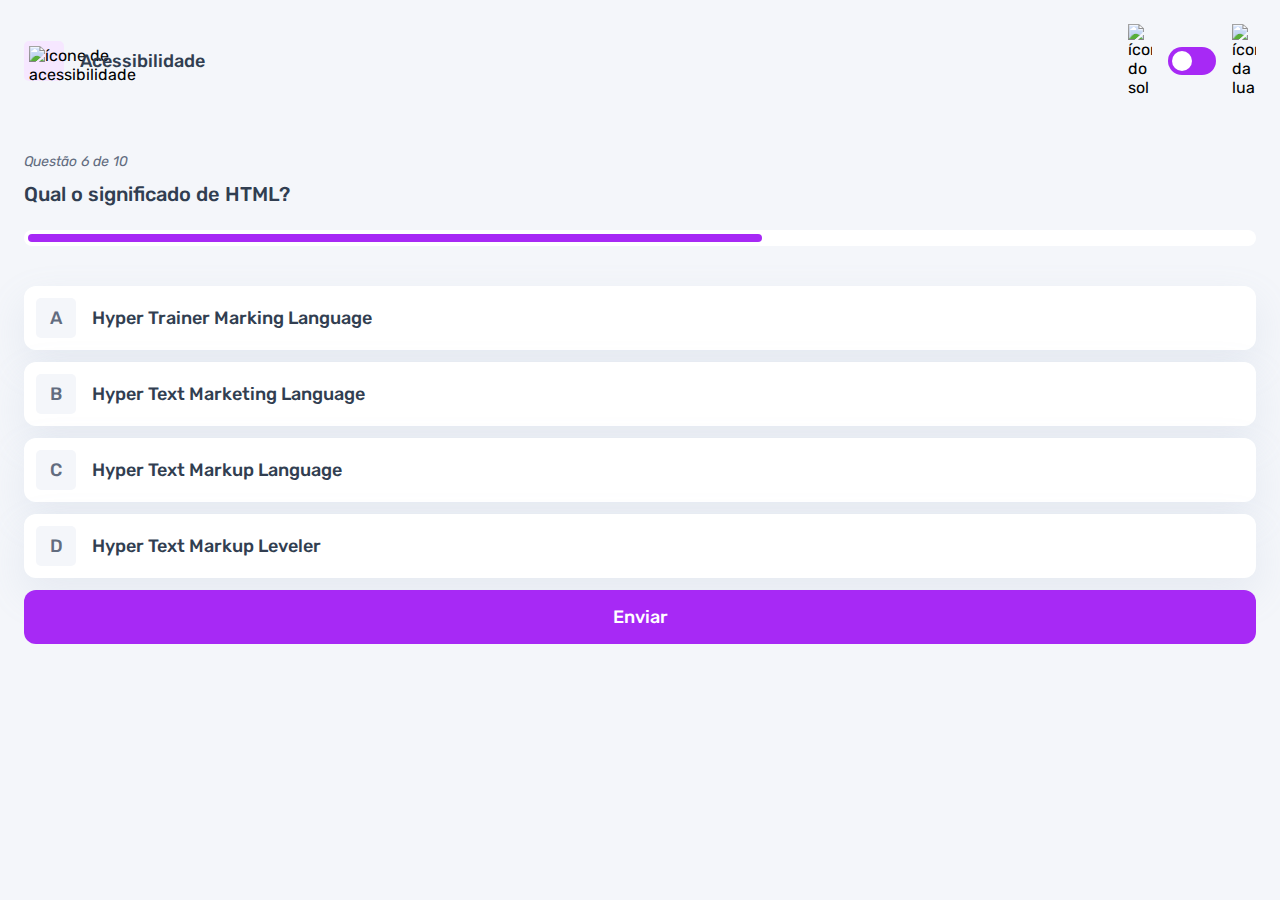
==== pages/quiz/quiz.html @ 4ea10d26 "add o efeito de seleção das alternativas" ====
<!DOCTYPE html>
<html lang="en">
<head>
    <meta charset="UTF-8">
    <meta name="viewport" content="width=device-width, initial-scale=1.0">
    <link rel="preconnect" href="https://fonts.googleapis.com">
    <link rel="preconnect" href="https://fonts.gstatic.com" crossorigin>
    <link href="https://fonts.googleapis.com/css2?family=Rubik:ital,wght@0,300..900;1,300..900&display=swap" rel="stylesheet">
    <link rel="stylesheet" href="quiz.css">
    <title>Quiz App</title>
</head>
<body>
    <header>
        <div class="assunto">
            <div class="assunto_icone">
                <img src="../../assets/images/icon-accessibility.svg" alt="ícone de acessibilidade">
            </div>

            <h1>Acessibilidade</h1>
        </div>

        <div class="tema">
            <img src="../../assets/images/icon-sun-dark.svg" alt="ícone do sol">
            <button>
                <div></div>
            </button>
            <img src="../../assets/images/icon-moon-dark.svg" alt="ícone da lua">
        </div>
    </header>

    <main>
        <section class="pergunta">
            <p>Questão 6 de 10</p>

            <h2>Qual o significado de HTML?</h2>

            <div class="barra_progresso">
                <div></div>
            </div>
        </section>

        <section class="alternativas">
            <form action="">
                <label for="alternativa_a">
                    <input type="radio" id="alternativa_a" name="alternativa">

                    <div>
                        <span>A</span>
                        Hyper Trainer Marking Language
                    </div>
                </label>

                <label for="alternativa_b">
                    <input type="radio" id="alternativa_b" name="alternativa">

                    <div>
                        <span>B</span>
                        Hyper Text Marketing Language
                    </div>
                </label>

                <label for="alternativa_c">
                    <input type="radio" id="alternativa_c" name="alternativa">

                    <div>
                        <span>C</span>
                        Hyper Text Markup Language
                    </div>
                </label>

                <label for="alternativa_d">
                    <input type="radio" id="alternativa_d" name="alternativa">

                    <div>
                        <span>D</span>
                        Hyper Text Markup Leveler
                    </div>
                </label>
            </form>

            <button>Enviar</button>
        </section>
    </main>

</body>
</html>
---- pages/quiz/quiz.css ----
* {
    margin: 0;
    padding: 0;
    box-sizing: border-box;
    font-family: "Rubik", sans-serif;  

}

:root {
    --bg-color: #f4f6fa;
    --purple: #a729f5;
    --primary-text-color: #313e51;
    --secondary-text-color: #626c7f;
    --button-bg: #fff;
    --shadow: 0px 16px 40px 0px rgba(143, 160, 193, 0.14);
    --bg-html: #fff1e9;
    --bg-css: #e0fdef;
    --bg-javascript: #ebf0ff;
    --bg-acessibilidade: #f6e7ff;
    --white: #fff;
    --green: #26d782;
    --red: #ee5454;
    --bg-mobile: url(../../assets/images/pattern-background-mobile-light.svg);
    --bg-desktop: url(../../assets/images/pattern-background-desktop-light.svg);
}

body.escuro {
    --bg-color: #313e51;
    --bg-mobile: url(../../assets/images/pattern-background-mobile-dark.svg);
    --bg-desktop: url(../../assets/images/pattern-background-desktop-dark.svg);
    --primary-text-color: #fff;
    --secondary-text-color: #abc1e1;
    --button-bg: #3b4d66;
    --shadow: 0px 16px 40px 0px rgba(49, 62, 81, 0.14);
}

body {
    height: 100svh;
    background: var(--bg-mobile) var(--bg-color);
    background-repeat: no-repeat;
    background-size: cover;
}

header {
    display: flex;
    justify-content: space-between;
    padding: 16px 24px;
}

.assunto {
    display: flex; 
    align-items: center;
    gap: 16px;
}

.assunto_icone {
    background: var(--bg-acessibilidade);
    width: 40px;
    height: 40px;
    padding: 5px;
    border-radius: 5px;
}

.assunto_icone img {
    width: 100%;
}

.assunto h1 {
    font-size: 18px;
    font-weight: 500;
    color: var(--primary-text-color);
}

.tema {
    padding: 8px 0;
    display: flex;
    align-items: center;
    gap: 8px;
}

.tema img {
    width: 16px;
}

.tema button {
    height: 20px;
    width: 32px;
    background: var(--purple);
    border: 0;
    border-radius: 999px;
    padding: 4px;
}

.tema button div {
    background: var(--white);
    width: 12px;
    height: 12px;
    border-radius: 999px;
}

main {
    padding: 32px 24px;
}

.pergunta {
    margin-bottom: 40px;
}

.pergunta p {
    font-style: italic;
    font-size: 14px;
    color: var(--secondary-text-color);
    margin-bottom: 12px;
}

.pergunta h2 {
    font-size: 20px;
    font-weight: 500;
    color: var(--primary-text-color);
    line-height: 24px;
    margin-bottom: 24px;
}

.barra_progresso {
    background: var(--button-bg);
    height: 16px;
    padding: 4px;
    border-radius: 999px;
}

.barra_progresso div {
    height: 100%;
    width: 60%;
    background: var(--purple);
    border-radius: 999px;
}

.alternativas form {
    display: flex;
    flex-direction: column;
    gap: 12px;
    margin-bottom: 12px;
}

.alternativas label {
    display: block;
    background: var(--button-bg);
    padding: 12px;
    font-size: 18px;
    font-weight: 500;
    border-radius: 12px;
    box-shadow: var(--shadow);
    color: var(--primary-text-color);
}

.alternativas label:has(input:checked) {
    outline: 3px solid var(--purple);

    & span {
        background: var(--purple);
        
    }
}

.alternativas input {
    display: none;
}

.alternativas div {
    display: flex;
    align-items: center;
    gap: 16px;
}

.alternativas div span {
    display: block;
    width: 40px;
    height:40px;
    background: var(--bg-color);
    border-radius: 5px;
    color: var(--secondary-text-color);

    display: flex;
    align-items: center;
    justify-content: center;
    flex-shrink: 0;
}

.alternativas button {
    padding: 16px;
    border: none;
    border-radius: 12px;
    background: var(--purple);
    color: var(--white);
    width: 100%;

    font-size: 18px;
    font-weight: 500;
}
 
@media(min-width: 1100px) {
    .tema {
        gap: 16px;
    }

    .tema img {
        width: 24px;
    }

    .tema button {
        width: 48px;
        height: 28px;
    }

    .tema button div {
        width: 20px;
        height: 20px;
    }

}
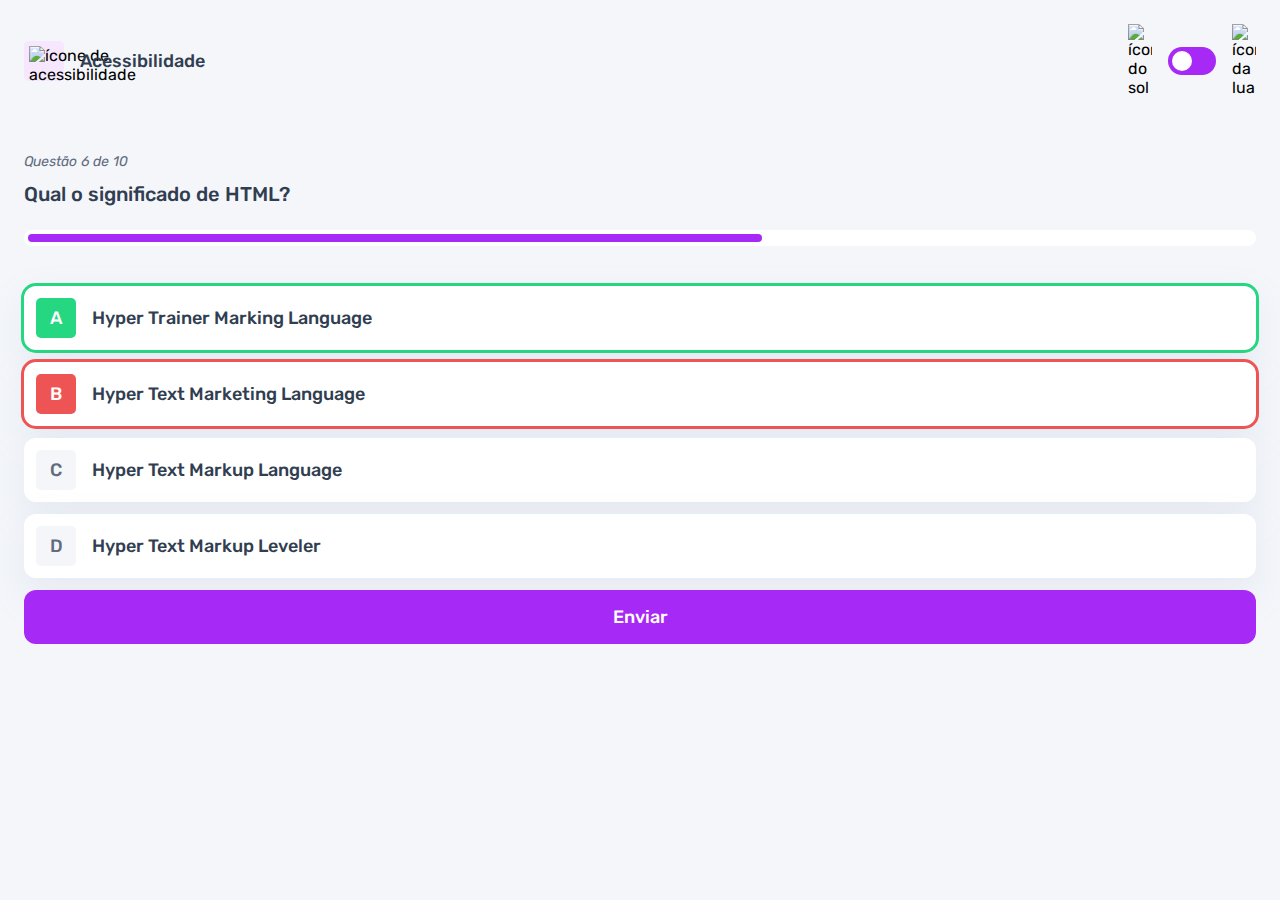
==== commit 3c6657d1: "add o efeito parra alternativa correta e errada" ====
--- a/pages/quiz/quiz.html
+++ b/pages/quiz/quiz.html
@@ -41,7 +41,7 @@
 
         <section class="alternativas">
             <form action="">
-                <label for="alternativa_a">
+                <label for="alternativa_a" id="correta">
                     <input type="radio" id="alternativa_a" name="alternativa">
 
                     <div>
@@ -50,7 +50,7 @@
                     </div>
                 </label>
 
-                <label for="alternativa_b">
+                <label for="alternativa_b" id="errada">
                     <input type="radio" id="alternativa_b" name="alternativa">
 
                     <div>
--- a/pages/quiz/quiz.css
+++ b/pages/quiz/quiz.css
@@ -162,6 +162,24 @@
     }
 }
 
+.alternativas label#correta {
+    outline:  3px solid var(--green);
+
+    & span {
+        background: var(--green);
+        color: var(--white);
+    }
+}
+
+.alternativas label#errada {
+    outline: 3px solid var(--red);
+
+    & span {
+        background: var(--red);
+        color: var(--white);
+    }
+}
+
 .alternativas input {
     display: none;
 }
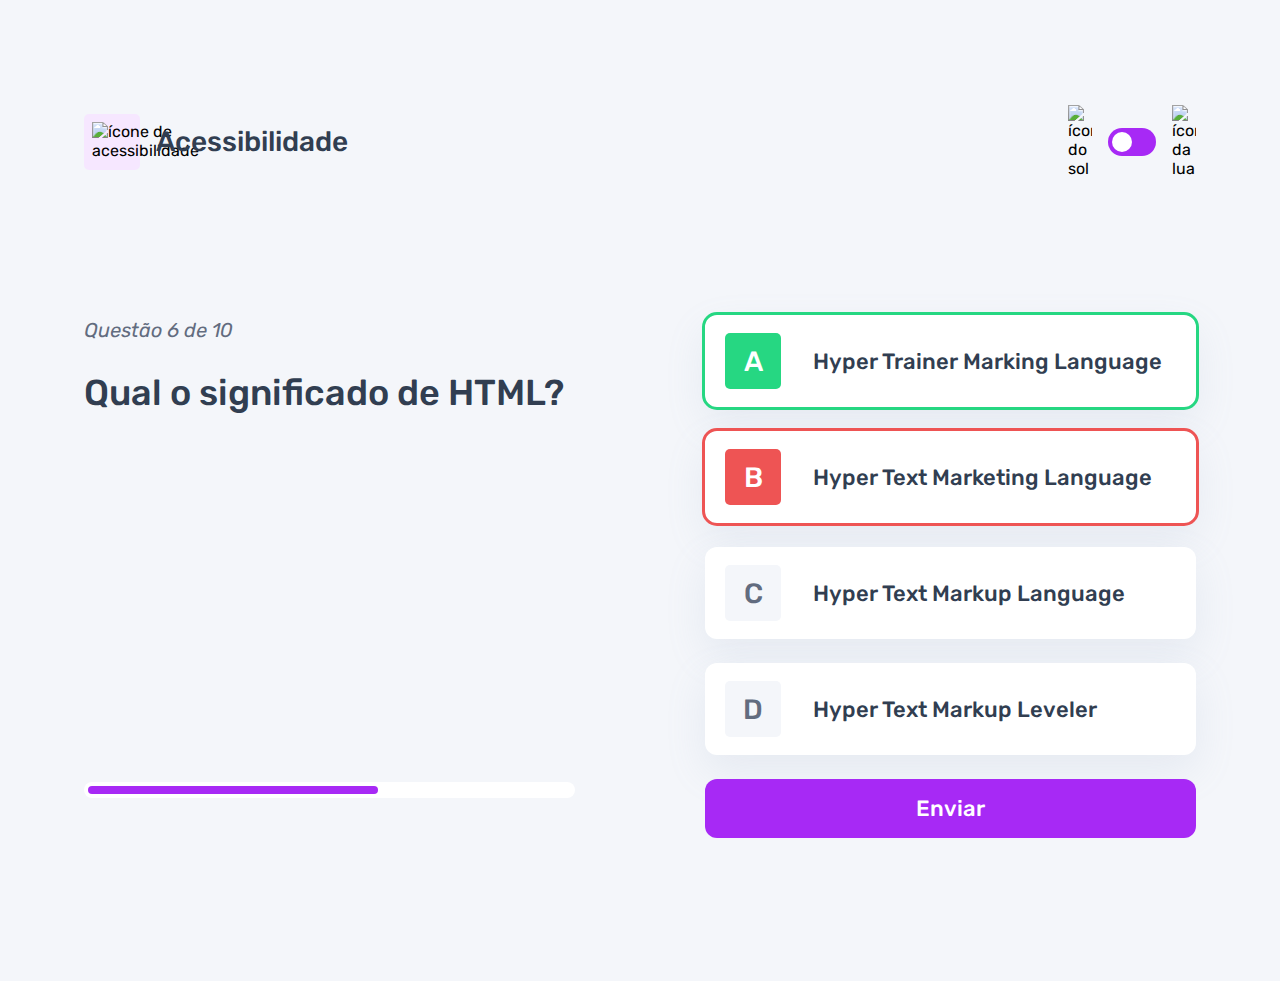
==== commit 68a21f4d: "add a responsividade do desktop" ====
--- a/pages/quiz/quiz.html
+++ b/pages/quiz/quiz.html
@@ -30,10 +30,11 @@
 
     <main>
         <section class="pergunta">
-            <p>Questão 6 de 10</p>
+            <div>
+                <p>Questão 6 de 10</p>
 
-            <h2>Qual o significado de HTML?</h2>
-
+                <h2>Qual o significado de HTML?</h2>    
+            </div>
             <div class="barra_progresso">
                 <div></div>
             </div>
--- a/pages/quiz/quiz.css
+++ b/pages/quiz/quiz.css
@@ -217,6 +217,22 @@
 }
  
 @media(min-width: 1100px) {
+    header {
+        margin-block: 81px;
+        max-width: 1160px;
+        margin-inline: auto;
+    }
+
+    .assunto_icone {
+        width: 56px;
+        height: 56px;
+        padding: 8px;
+    }
+
+    .assunto h1 {
+        font-size: 28px;
+    }
+
     .tema {
         gap: 16px;
     }
@@ -235,4 +251,56 @@
         height: 20px;
     }
 
-}
+    main {
+        max-width: 1160px;
+        margin-inline: auto;
+
+        display: flex;
+        gap: 130px;
+    }
+
+    section {
+        width: 100%;
+    }
+
+    .pergunta {
+        display: flex;
+        flex-direction: column;
+        justify-content: space-between;
+    }
+
+    .pergunta p {
+        font-size: 20px;
+        line-height: 30px;
+        margin-bottom: 27px;
+    }
+
+    .pergunta h2 {
+        font-size: 36px;
+        line-height: 42px;
+    }
+
+    .alternativas form {
+        gap: 24px;
+        margin-bottom: 24px;
+    }
+
+    .alternativas label {
+        font-size: 22px;
+        padding: 18px 20px;
+    }
+    
+    .alternativas div {
+        gap: 32px;
+    }
+
+    .alternativas div span {
+        width: 56px;
+        height: 56px;
+        font-size: 28px;
+    }
+
+    .alternativas button {
+        font-size: 22px;
+    }
+}
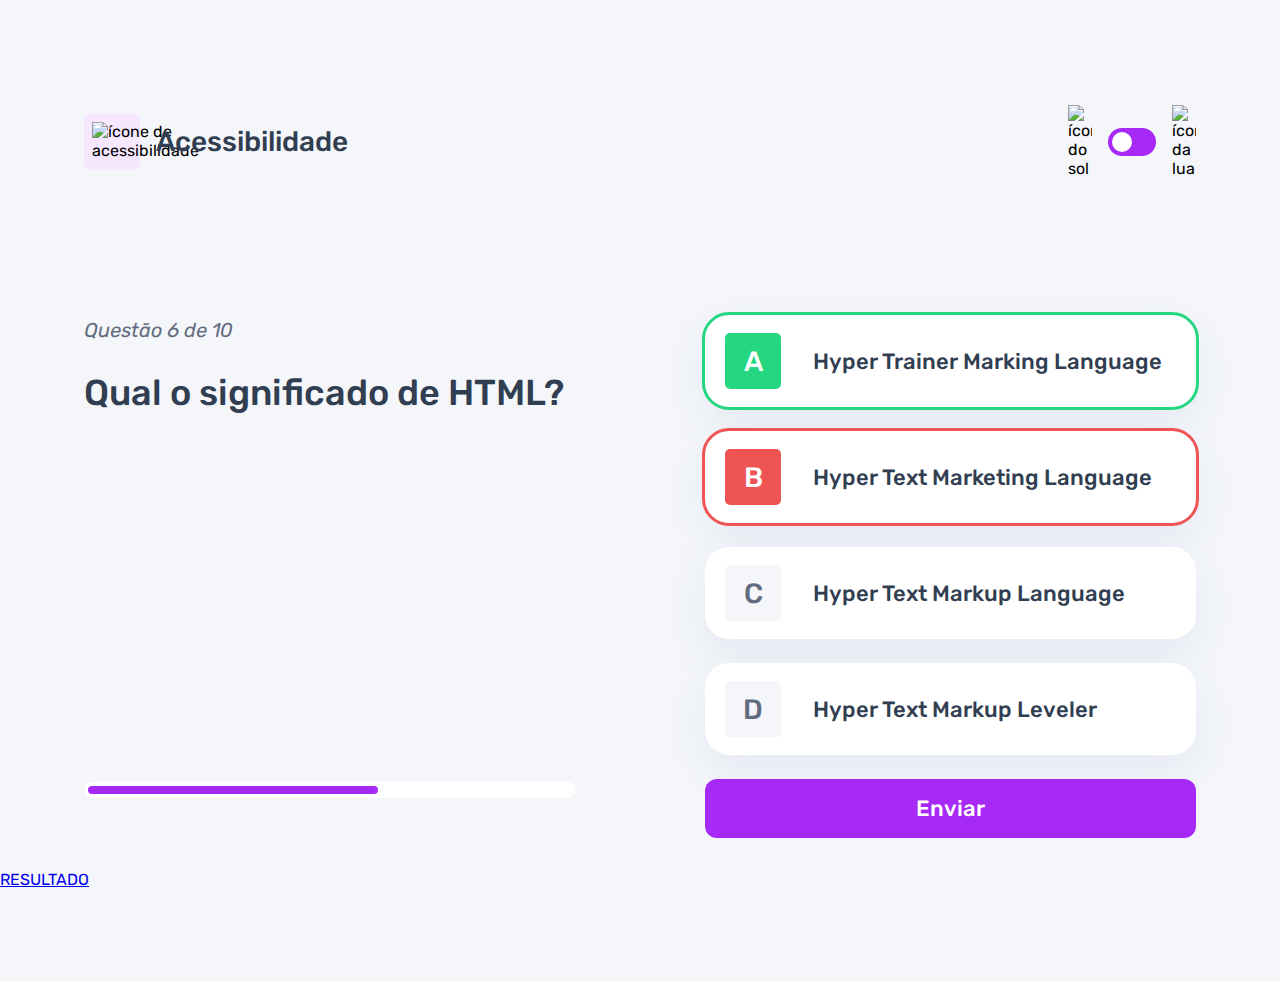
==== commit fae90729: "add do header no resultado.html" ====
--- a/pages/quiz/quiz.html
+++ b/pages/quiz/quiz.html
@@ -83,5 +83,6 @@
         </section>
     </main>
 
+    <a href="../resultado/resultado.html">RESULTADO</a>
 </body>
 </html>--- a/pages/quiz/quiz.css
+++ b/pages/quiz/quiz.css
@@ -8,7 +8,10 @@
 
 :root {
     --bg-color: #f4f6fa;
+    --bg-span: #f4f6fa;
+    --color-span: #626c7f;
     --purple: #a729f5;
+    --purple-hover: rgba(167, 41, 245, 0.7);
     --primary-text-color: #313e51;
     --secondary-text-color: #626c7f;
     --button-bg: #fff;
@@ -26,6 +29,7 @@
 
 body.escuro {
     --bg-color: #313e51;
+    --color-span: #313e51;
     --bg-mobile: url(../../assets/images/pattern-background-mobile-dark.svg);
     --bg-desktop: url(../../assets/images/pattern-background-desktop-dark.svg);
     --primary-text-color: #fff;
@@ -151,6 +155,14 @@
     border-radius: 12px;
     box-shadow: var(--shadow);
     color: var(--primary-text-color);
+    cursor: pointer;
+}
+
+.alternativas label:hover {
+    & span {
+        background: var(--bg-acessibilidade);
+        color: var(--purple);
+    }
 }
 
 .alternativas label:has(input:checked) {
@@ -194,9 +206,9 @@
     display: block;
     width: 40px;
     height:40px;
-    background: var(--bg-color);
+    background: var(--bg-span);
     border-radius: 5px;
-    color: var(--secondary-text-color);
+    color: var(--color-span);
 
     display: flex;
     align-items: center;
@@ -214,9 +226,21 @@
 
     font-size: 18px;
     font-weight: 500;
+    transition: background 0.3s;
+}
+
+.alternativas button:hover {
+    background: var(--purple-hover);
+    cursor: pointer;
 }
  
 @media(min-width: 1100px) {
+    body {
+        background: var(--bg-desktop) var(--bg-color);
+        background-size: cover;
+        background-repeat: no-repeat;
+    }
+
     header {
         margin-block: 81px;
         max-width: 1160px;
@@ -288,6 +312,7 @@
     .alternativas label {
         font-size: 22px;
         padding: 18px 20px;
+        border-radius: 24px;
     }
     
     .alternativas div {
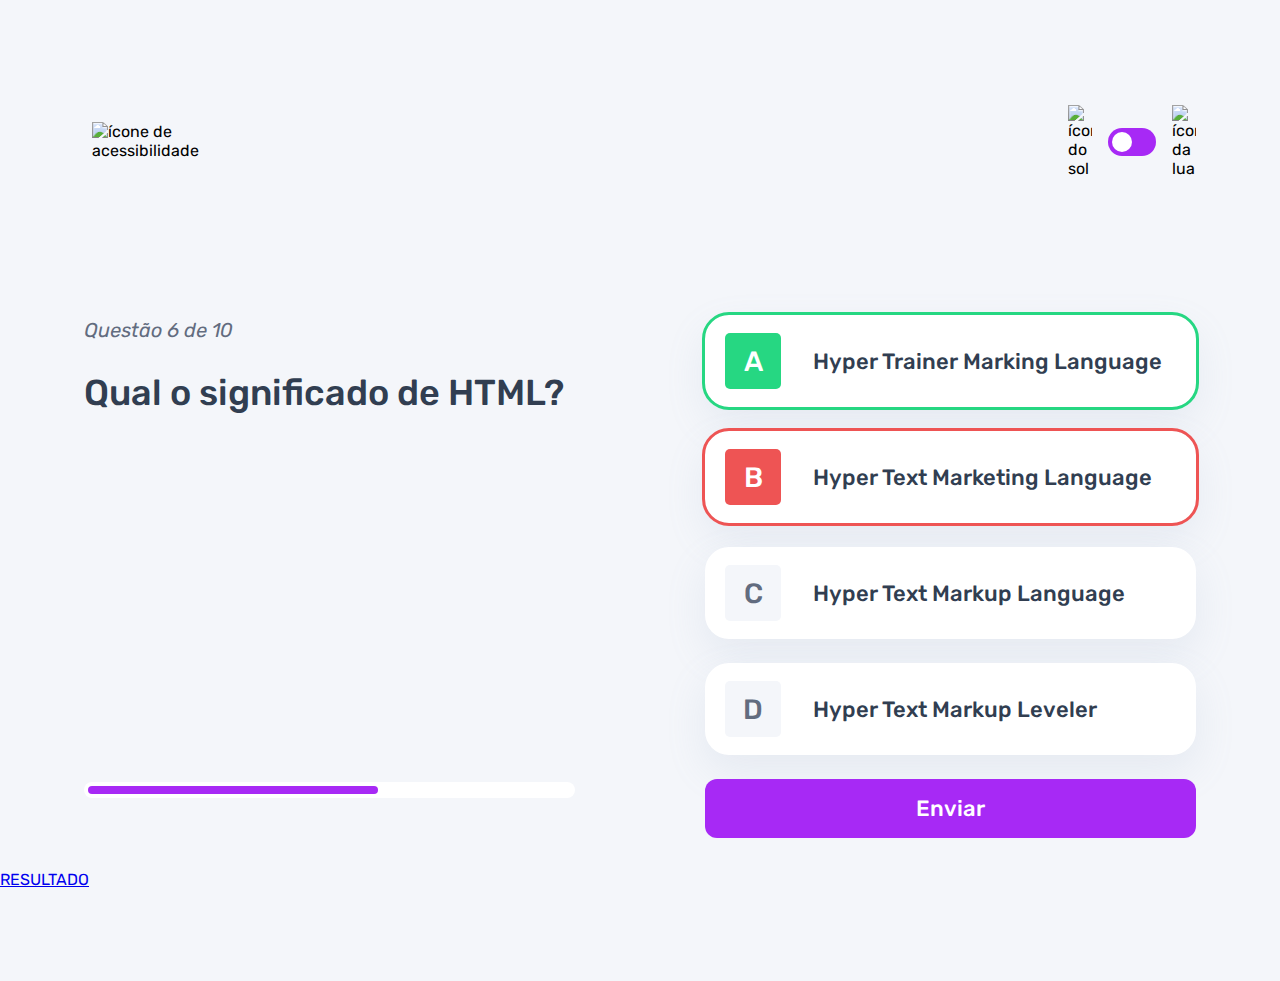
==== commit cb7e78da: "alteração dinamica do assunto da pág" ====
--- a/pages/quiz/quiz.html
+++ b/pages/quiz/quiz.html
@@ -7,16 +7,17 @@
     <link rel="preconnect" href="https://fonts.gstatic.com" crossorigin>
     <link href="https://fonts.googleapis.com/css2?family=Rubik:ital,wght@0,300..900;1,300..900&display=swap" rel="stylesheet">
     <link rel="stylesheet" href="quiz.css">
+    <script src="./quiz.js" type="module" defer></script>
     <title>Quiz App</title>
 </head>
 <body>
     <header>
         <div class="assunto">
             <div class="assunto_icone">
-                <img src="../../assets/images/icon-accessibility.svg" alt="ícone de acessibilidade">
+                <img src="" alt="ícone de acessibilidade">
             </div>
 
-            <h1>Acessibilidade</h1>
+            <h1></h1>
         </div>
 
         <div class="tema">
--- a/pages/quiz/quiz.css
+++ b/pages/quiz/quiz.css
@@ -58,12 +58,28 @@
 }
 
 .assunto_icone {
-    background: var(--bg-acessibilidade);
     width: 40px;
     height: 40px;
     padding: 5px;
     border-radius: 5px;
 }
+
+.assunto_icone.html {
+    background: var(--bg-html);
+}
+
+.assunto_icone.css {
+    background: var(--bg-css);
+}
+
+.assunto_icone.javascript {
+    background: var(--bg-javascript);
+}
+
+.assunto_icone.acessibilidade {
+    background: var(--bg-acessibilidade);
+}
+
 
 .assunto_icone img {
     width: 100%;
@@ -93,6 +109,8 @@
     border: 0;
     border-radius: 999px;
     padding: 4px;
+    display: flex;
+    cursor: pointer;
 }
 
 .tema button div {
@@ -170,7 +188,7 @@
 
     & span {
         background: var(--purple);
-        
+        color: var(--white);
     }
 }
 
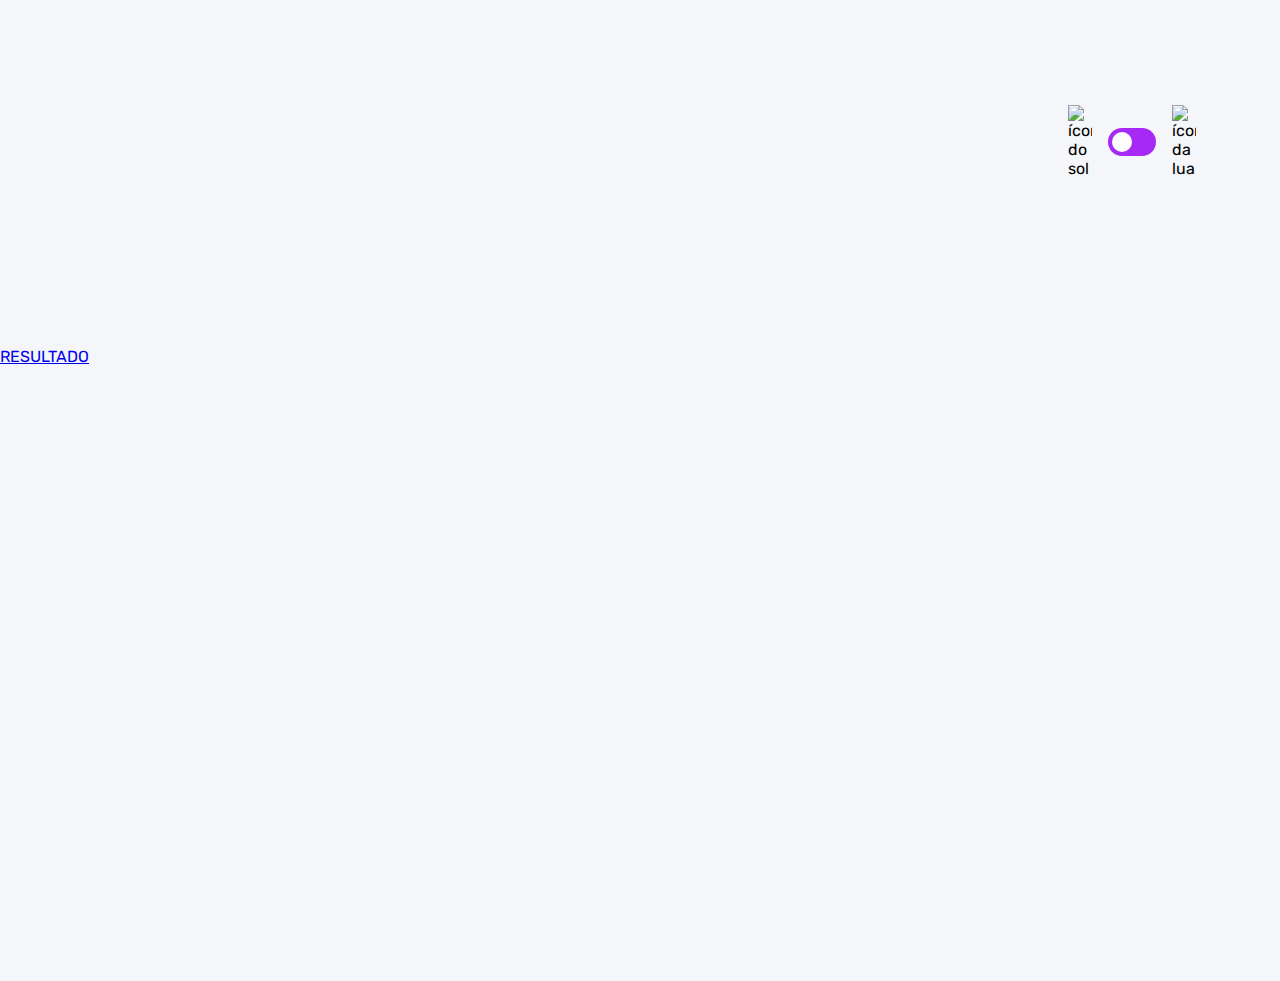
==== commit 2c7faf79: "add as funções de buscar e montar as perguntas" ====
--- a/pages/quiz/quiz.html
+++ b/pages/quiz/quiz.html
@@ -14,7 +14,7 @@
     <header>
         <div class="assunto">
             <div class="assunto_icone">
-                <img src="" alt="ícone de acessibilidade">
+                <img src="" alt="">
             </div>
 
             <h1></h1>
@@ -30,58 +30,7 @@
     </header>
 
     <main>
-        <section class="pergunta">
-            <div>
-                <p>Questão 6 de 10</p>
 
-                <h2>Qual o significado de HTML?</h2>    
-            </div>
-            <div class="barra_progresso">
-                <div></div>
-            </div>
-        </section>
-
-        <section class="alternativas">
-            <form action="">
-                <label for="alternativa_a" id="correta">
-                    <input type="radio" id="alternativa_a" name="alternativa">
-
-                    <div>
-                        <span>A</span>
-                        Hyper Trainer Marking Language
-                    </div>
-                </label>
-
-                <label for="alternativa_b" id="errada">
-                    <input type="radio" id="alternativa_b" name="alternativa">
-
-                    <div>
-                        <span>B</span>
-                        Hyper Text Marketing Language
-                    </div>
-                </label>
-
-                <label for="alternativa_c">
-                    <input type="radio" id="alternativa_c" name="alternativa">
-
-                    <div>
-                        <span>C</span>
-                        Hyper Text Markup Language
-                    </div>
-                </label>
-
-                <label for="alternativa_d">
-                    <input type="radio" id="alternativa_d" name="alternativa">
-
-                    <div>
-                        <span>D</span>
-                        Hyper Text Markup Leveler
-                    </div>
-                </label>
-            </form>
-
-            <button>Enviar</button>
-        </section>
     </main>
 
     <a href="../resultado/resultado.html">RESULTADO</a>
--- a/pages/quiz/quiz.css
+++ b/pages/quiz/quiz.css
@@ -152,7 +152,6 @@
 
 .barra_progresso div {
     height: 100%;
-    width: 60%;
     background: var(--purple);
     border-radius: 999px;
 }
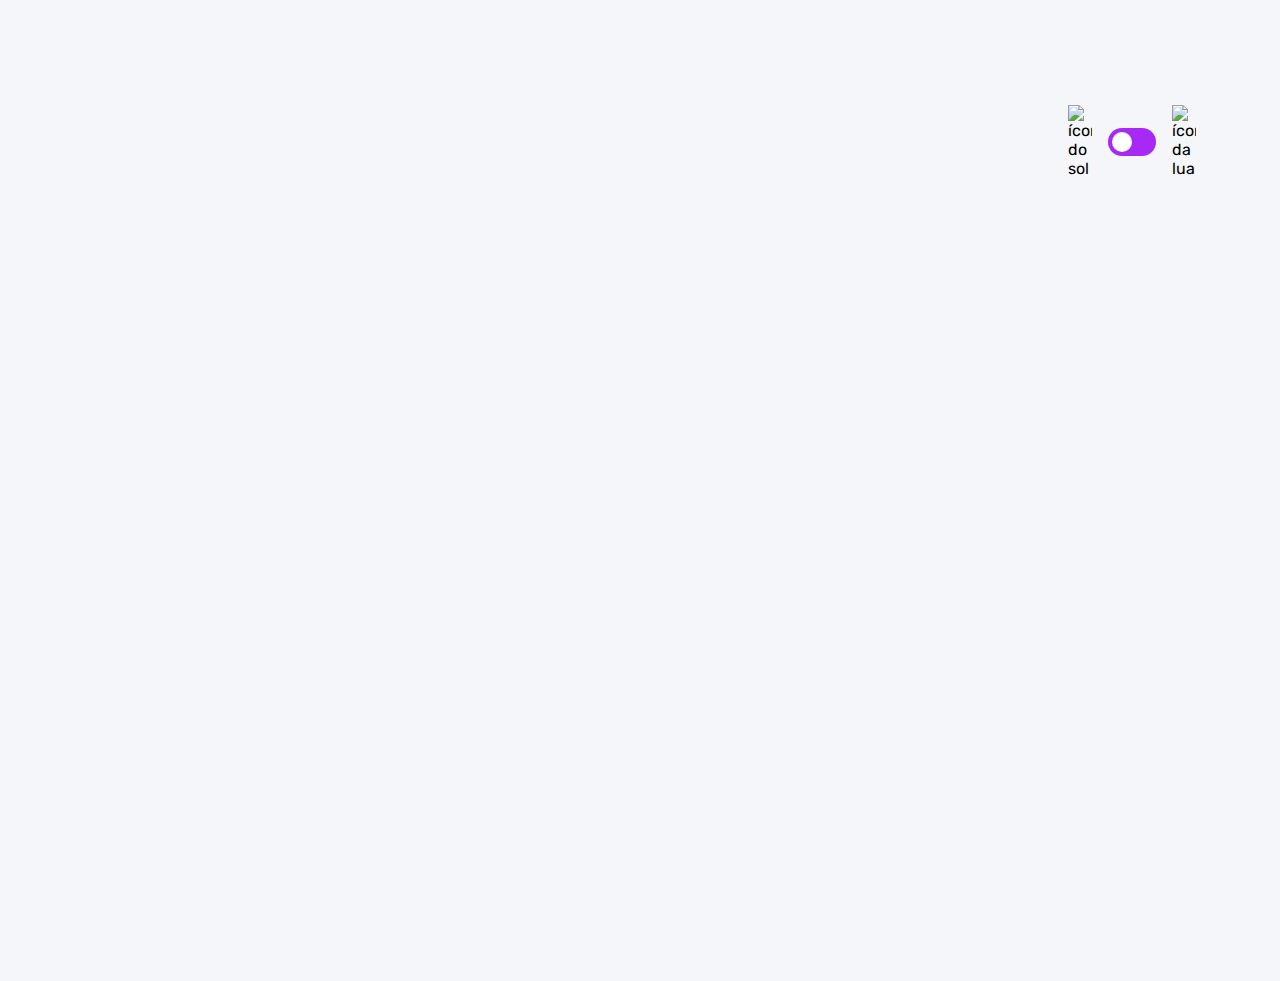
==== commit 43ab97d5: "para funcionar em todos os desspositivos" ====
--- a/pages/quiz/quiz.html
+++ b/pages/quiz/quiz.html
@@ -32,7 +32,5 @@
     <main>
 
     </main>
-
-    <a href="../resultado/resultado.html">RESULTADO</a>
 </body>
 </html>